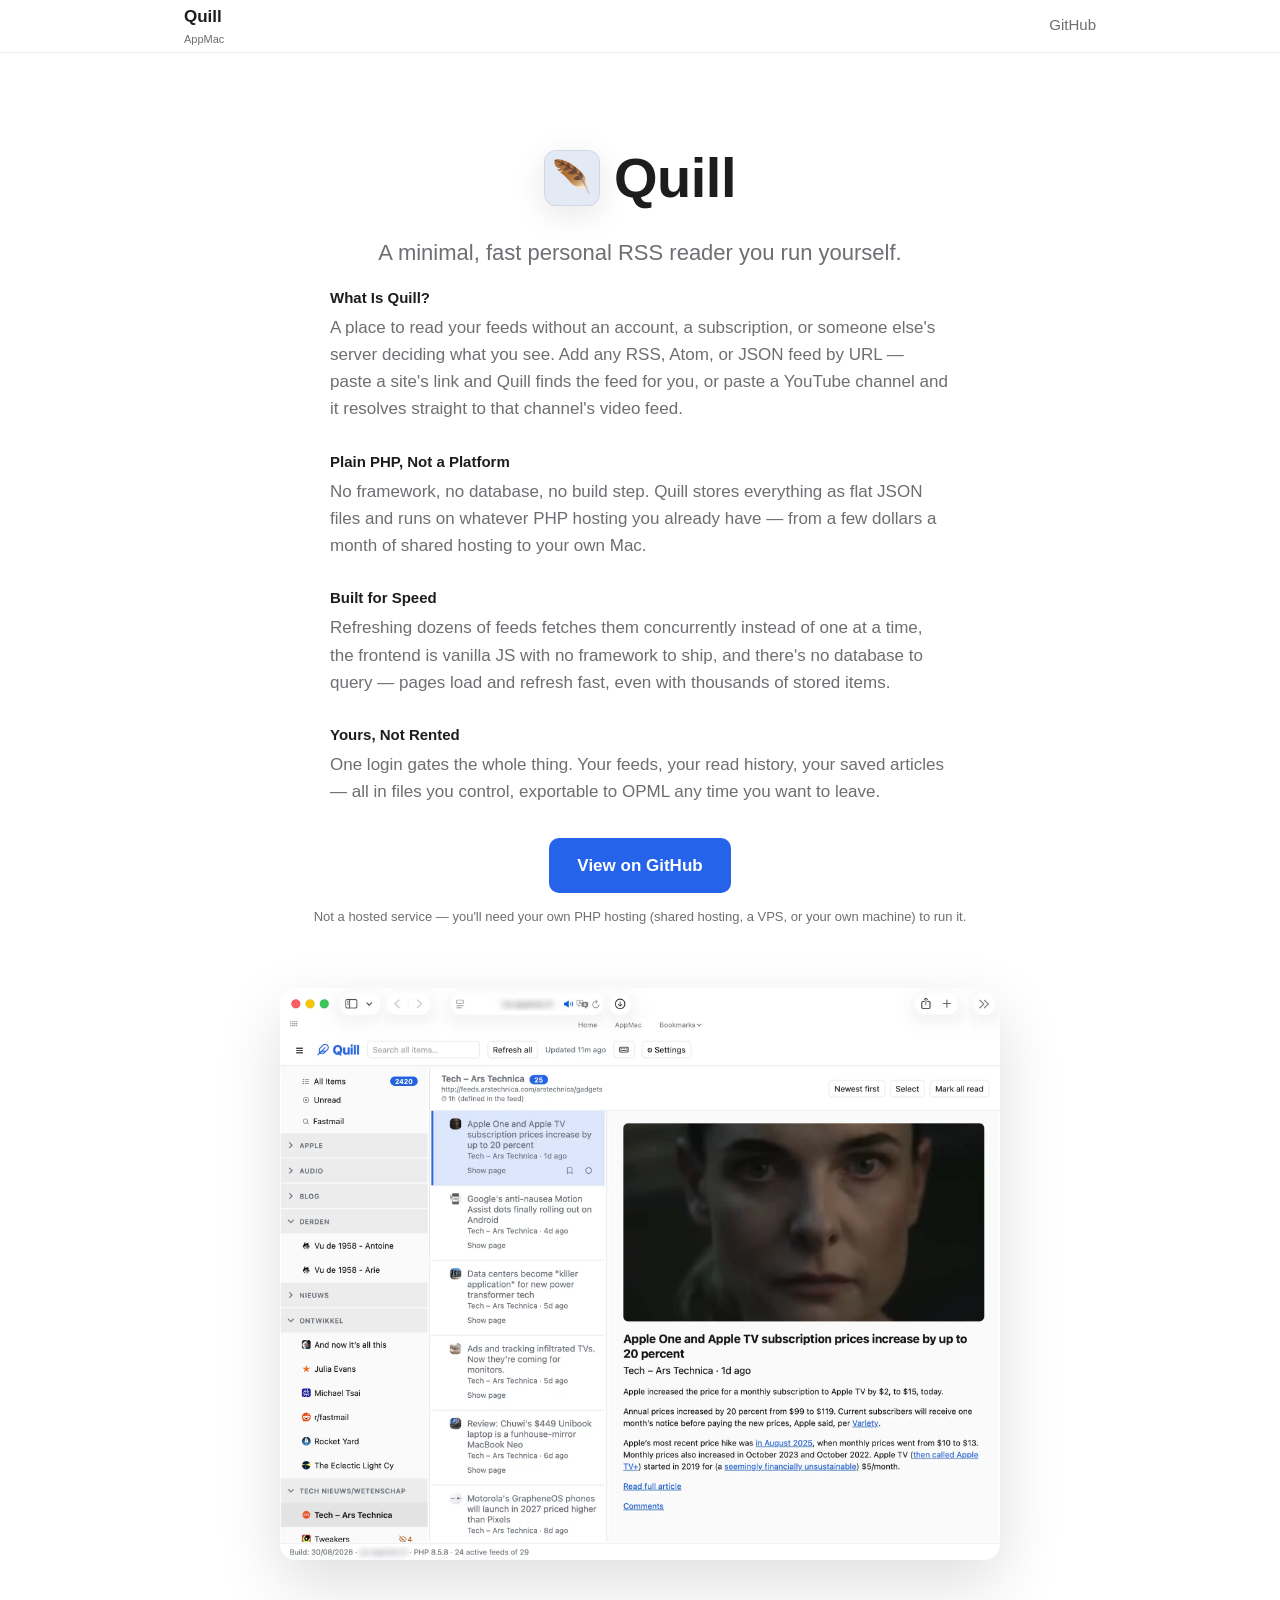
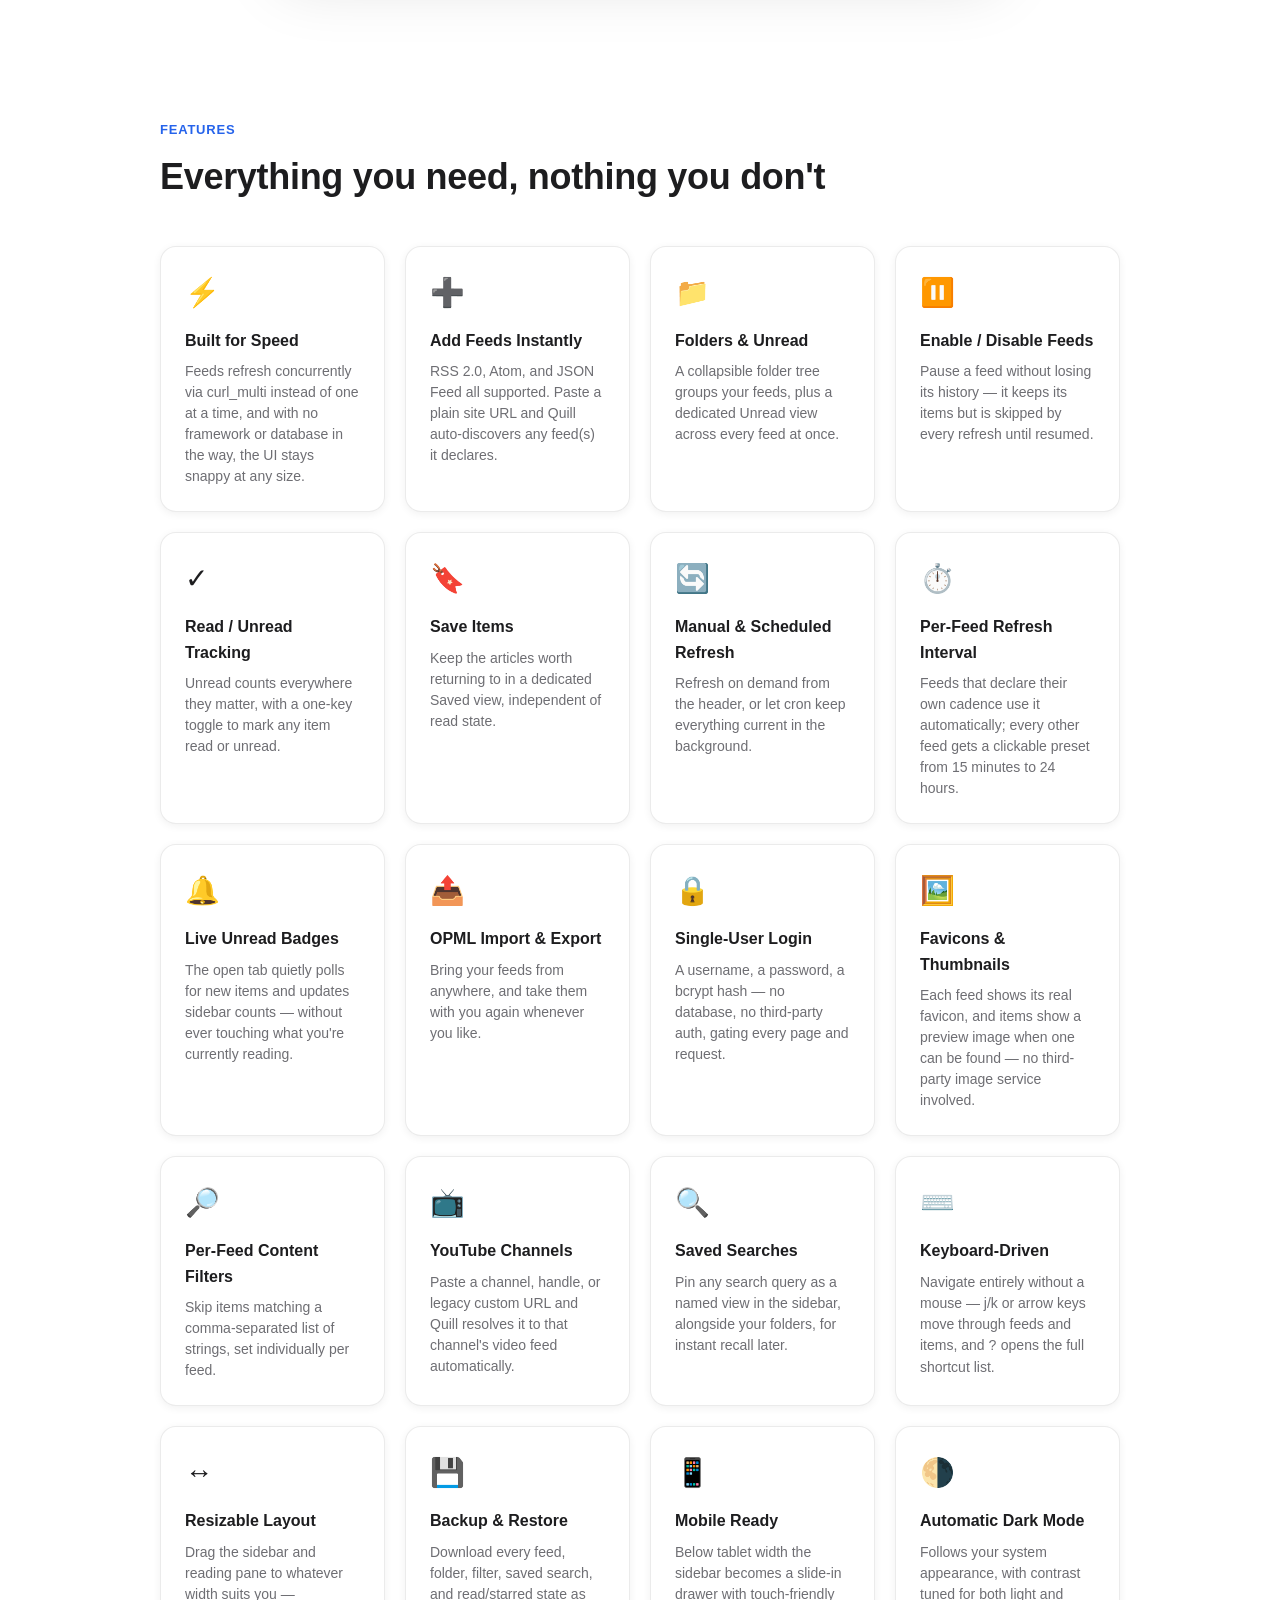
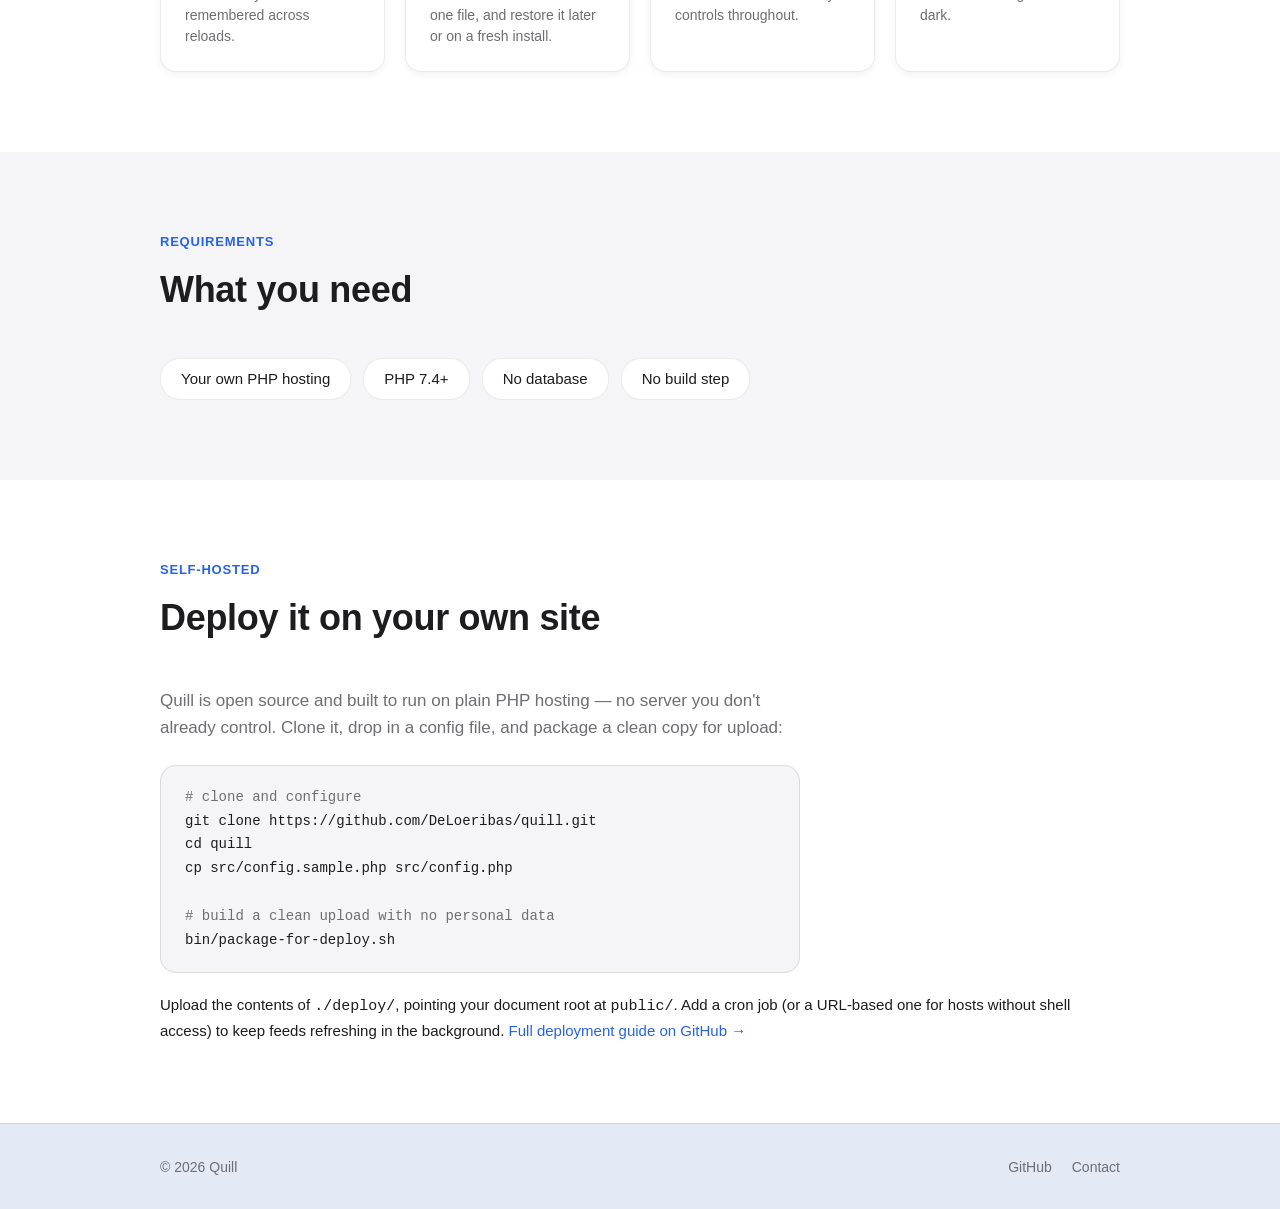
==== site/index.html @ e0150ae9 "Initial commit: Quill" ====
<!DOCTYPE html>
<html lang="en">
<head>
<meta charset="UTF-8">
<meta name="viewport" content="width=device-width, initial-scale=1">
<title>Quill</title>
<meta name="description" content="A minimal, fast personal RSS/Atom/JSON reader you run yourself. Plain PHP, flat JSON storage, no framework, no database.">
<!-- Set canonical/og:url to wherever this page ends up being deployed -->
<link rel="canonical" href="https://quill.appmac.fr">
<meta property="og:type" content="website">
<meta property="og:title" content="Quill">
<meta property="og:description" content="A minimal, fast personal RSS/Atom/JSON reader you run yourself.">
<meta property="og:url" content="https://quill.appmac.fr">
<meta property="og:image" content="https://quill.appmac.fr/main.webp">
<meta name="twitter:card" content="summary_large_image">
<meta name="twitter:title" content="Quill">
<meta name="twitter:description" content="A minimal, fast personal RSS/Atom/JSON reader you run yourself.">
<meta name="twitter:image" content="https://quill.appmac.fr/main.webp">
<script type="application/ld+json">{"name":"Quill","codeRepository":"https:\/\/github.com\/DeLoeribas\/quill","image":"https:\/\/quill.appmac.fr\/main.webp","applicationCategory":"News","url":"https:\/\/quill.appmac.fr","@type":"WebApplication","description":"A minimal, fast personal RSS\/Atom\/JSON reader you run yourself.","@context":"https:\/\/schema.org","operatingSystem":"PHP 7.4+, any web host"}</script>
<style>*, *::before, *::after { box-sizing: border-box; margin: 0; padding: 0; }
:root {
  --bg: #ffffff; --bg-2: #f5f5f7; --bg-card: #ffffff;
  --border: rgba(0,0,0,.08);
  --text: #1d1d1f; --text-2: #6e6e73;
  --accent: #2563eb;
  --shadow-sm: 0 2px 8px rgba(0,0,0,.06);
  --shadow-md: 0 8px 32px rgba(0,0,0,.10);
  --shadow-lg: 0 24px 64px rgba(0,0,0,.13);
  --radius-sm: 10px; --radius-md: 16px; --radius-lg: 24px;
  --font: -apple-system, BlinkMacSystemFont, "SF Pro Display", "Helvetica Neue", sans-serif;
  --mono: ui-monospace, SFMono-Regular, Menlo, Consolas, monospace;
  --code-bg: #f5f5f7; --code-border: rgba(0,0,0,.10);
  --tinted-bg: color-mix(in srgb, var(--accent) 8%, var(--bg-2));
}
@media (prefers-color-scheme: dark) {
  :root {
    --bg: #000000; --bg-2: #1c1c1e; --bg-card: #1c1c1e;
    --border: rgba(255,255,255,.1);
    --text: #f5f5f7; --text-2: #98989d;
    --accent: #60a5fa;
    --shadow-sm: 0 2px 8px rgba(0,0,0,.3);
    --shadow-md: 0 8px 32px rgba(0,0,0,.4);
    --code-bg: #2d2f36; --code-border: transparent;
  }
}
html { scroll-behavior: smooth; }
body { font-family: var(--font); background: var(--bg); color: var(--text); line-height: 1.6; }
a { color: var(--accent); text-decoration: none; }
img { max-width: 100%; }
/* Nav */
.nav { position: sticky; top: 0; z-index: 100;
  background: rgba(255,255,255,.8); backdrop-filter: blur(20px);
  border-bottom: 1px solid var(--border); }
@media (prefers-color-scheme: dark) { .nav { background: rgba(0,0,0,.8); } }
.nav-inner { max-width: 960px; margin: 0 auto; padding: 0 24px;
  display: flex; align-items: center; justify-content: space-between; height: 52px; }
.nav-brand-group { display: flex; flex-direction: column; gap: 1px; }
.nav-brand { font-weight: 600; font-size: 17px; color: var(--text); transition: opacity .2s; }
.nav-brand:hover { opacity: .7; }
.nav-domain { font-size: 11px; color: var(--text-2); transition: color .2s; }
.nav-domain:hover { color: var(--accent); }
.nav-links { display: flex; gap: 24px; }
.nav-link { color: var(--text-2); font-size: 15px; transition: color .2s; position: relative; padding-bottom: 2px; }
.nav-link::after { content: ''; position: absolute; bottom: -2px; left: 0; right: 0;
  height: 2px; background: var(--accent); border-radius: 1px;
  transform: scaleX(0); transition: transform .2s ease; transform-origin: center; }
.nav-link:hover { color: var(--accent); }
.nav-link:hover::after { transform: scaleX(1); }
/* Buttons */
.btn-primary { display: inline-block; padding: 14px 28px; background: var(--accent);
  color: #fff; border-radius: var(--radius-sm); font-weight: 600; font-size: 17px;
  transition: transform .15s ease, box-shadow .15s ease, opacity .15s; }
.btn-primary:hover { color: #fff; transform: scale(1.04);
  box-shadow: 0 8px 24px rgba(0,0,0,.22); }
.btn-primary:active { transform: scale(.98); }
/* Hero */
.hero { padding: 80px 24px 60px; text-align: center; overflow: hidden; }
.hero-inner { max-width: 720px; margin: 0 auto; }
@keyframes heroFloat {
  0%, 100% { transform: translateY(0); }
  50%       { transform: translateY(-10px); }
}
@keyframes heroFadeUp {
  from { opacity: 0; transform: translateY(22px); }
  to   { opacity: 1; transform: translateY(0); }
}
@media (prefers-reduced-motion: no-preference) {
  .app-icon    { animation: heroFloat 6s ease-in-out infinite; }
  .hero-title  { animation: heroFadeUp .55s .05s ease both; }
  .hero-tagline{ animation: heroFadeUp .55s .15s ease both; }
  .hero-desc   { animation: heroFadeUp .55s .25s ease both; }
  .hero .btn-primary { animation: heroFadeUp .55s .35s ease both; }
}
.hero-title-row { display: flex; align-items: center; justify-content: center;
  gap: 14px; margin-bottom: 12px; }
.app-icon { width: clamp(36px,6vw,56px); height: clamp(36px,6vw,56px); border-radius: 22%;
  box-shadow: var(--shadow-md); flex-shrink: 0;
  display: flex; align-items: center; justify-content: center;
  font-size: clamp(20px,3.4vw,32px); background: var(--tinted-bg); border: 1px solid var(--border); }
.hero-title { font-size: clamp(36px,6vw,56px); font-weight: 700;
  letter-spacing: -.5px; }
.hero-tagline { font-size: clamp(18px,3vw,22px); color: var(--text-2);
  font-weight: 500; margin-bottom: 16px; }
.hero-desc { font-size: 17px; color: var(--text-2); margin-bottom: 32px;
  max-width: 620px; margin-left: auto; margin-right: auto; text-align: left; }
.hero-desc h2 { font-size: 15px; font-weight: 600; color: var(--text); margin-bottom: 4px; }
.hero-note { font-size: 13px; color: var(--text-2); margin-top: 14px; }
/* Screenshot */
.screenshot-section { padding: 0 24px 80px; text-align: center; }
.screenshot-wrap { max-width: 720px; margin: 0 auto; }
.screenshot-main { display: block; width: 100%; height: auto;
  border-radius: var(--radius-md); box-shadow: var(--shadow-lg);
  transition: transform .4s ease, box-shadow .4s ease; }
.screenshot-main:hover { transform: scale(1.015) translateY(-4px);
  box-shadow: 0 40px 80px rgba(0,0,0,.16); }
/* Sections */
.section { padding: 80px 24px; }
.section-alt { background: var(--bg-2); }
.section-inner { max-width: 960px; margin: 0 auto; }
.eyebrow { font-size: 13px; font-weight: 600; letter-spacing: .06em;
  text-transform: uppercase; color: var(--accent); margin-bottom: 8px; }
.section-title { font-size: clamp(28px,4vw,36px); font-weight: 700;
  letter-spacing: -.3px; margin-bottom: 40px; }
/* Feature cards */
.features-grid { display: grid;
  grid-template-columns: repeat(auto-fill, minmax(220px,1fr)); gap: 20px; }
.feature-card { background: var(--bg-card); border-radius: var(--radius-md);
  padding: 24px; border: 1px solid var(--border); box-shadow: var(--shadow-sm);
  transition: transform .22s ease, box-shadow .22s ease, border-color .22s ease; }
.feature-card:hover { transform: translateY(-5px);
  box-shadow: var(--shadow-md); border-color: var(--accent); }
.feature-icon { font-size: 28px; margin-bottom: 12px; }
.feature-card h3 { font-size: 16px; font-weight: 600; margin-bottom: 8px; }
.feature-card p { font-size: 14px; color: var(--text-2); line-height: 1.5; }
/* Requirements */
.req-pills { display: flex; flex-wrap: wrap; gap: 12px; }
.req-pill { background: var(--bg-card); border: 1px solid var(--border);
  border-radius: 20px; padding: 8px 20px; font-size: 15px; font-weight: 500;
  transition: border-color .2s, color .2s; }
.req-pill:hover { border-color: var(--accent); color: var(--accent); }
/* Self-hosting */
.deploy-section { text-align: left; }
.deploy-text { font-size: 17px; color: var(--text-2); margin-bottom: 24px; max-width: 640px; }
.deploy-code { background: var(--code-bg); border: 1px solid var(--code-border);
  border-radius: var(--radius-md); padding: 20px 24px; font-family: var(--mono);
  font-size: 14px; line-height: 1.7; overflow-x: auto; max-width: 640px; }
.deploy-code .c { color: var(--text-2); }
.deploy-more { margin-top: 20px; font-size: 15px; }
/* Footer */
.footer { border-top: 1px solid var(--border); padding: 32px 24px;
  background: var(--tinted-bg); }
.footer-inner { max-width: 960px; margin: 0 auto;
  display: flex; align-items: center; justify-content: space-between;
  font-size: 14px; color: var(--text-2); flex-wrap: wrap; gap: 12px; }
.footer-links { display: flex; gap: 20px; }
.footer-links a { color: var(--text-2); transition: color .2s; }
.footer-links a:hover { color: var(--accent); }
/* Scroll reveal */
.reveal { opacity: 0; transform: translateY(26px);
  transition: opacity .55s ease, transform .55s ease;
  transition-delay: var(--reveal-delay, 0s); }
.reveal.is-visible { opacity: 1; transform: translateY(0); }
@media (prefers-reduced-motion: reduce) {
  .reveal { opacity: 1; transform: none; transition: none; }
}</style>
</head>
<body>
<nav class="nav">
  <div class="nav-inner">
    <div class="nav-brand-group">
      <a href="#" class="nav-brand">Quill</a>
      <a href="https://appmac.fr" class="nav-domain">AppMac</a>
    </div>
    <div class="nav-links">
      <a href="https://github.com/DeLoeribas/quill" class="nav-link">GitHub</a>
    </div>
  </div>
</nav>
<section class="hero">
  <div class="hero-inner">
    <div class="hero-title-row">
      <div class="app-icon">🪶</div>
      <h1 class="hero-title">Quill</h1>
    </div>
    <p class="hero-tagline">A minimal, fast personal RSS reader you run yourself.</p>
    <div class="hero-desc">
      <h2>What Is Quill?</h2>
      A place to read your feeds without an account, a subscription, or someone else's server deciding what you see. Add any RSS, Atom, or JSON feed by URL — paste a site's link and Quill finds the feed for you, or paste a YouTube channel and it resolves straight to that channel's video feed.<br><br>
      <h2>Plain PHP, Not a Platform</h2>
      No framework, no database, no build step. Quill stores everything as flat JSON files and runs on whatever PHP hosting you already have — from a few dollars a month of shared hosting to your own Mac.<br><br>
      <h2>Built for Speed</h2>
      Refreshing dozens of feeds fetches them concurrently instead of one at a time, the frontend is vanilla JS with no framework to ship, and there's no database to query — pages load and refresh fast, even with thousands of stored items.<br><br>
      <h2>Yours, Not Rented</h2>
      One login gates the whole thing. Your feeds, your read history, your saved articles — all in files you control, exportable to OPML any time you want to leave.
    </div>
    <a href="https://github.com/DeLoeribas/quill" class="btn-primary">View on GitHub</a>
    <p class="hero-note reveal" style="--reveal-delay:.4s">Not a hosted service — you'll need your own PHP hosting (shared hosting, a VPS, or your own machine) to run it.</p>
  </div>
</section>
<section class="screenshot-section">
  <div class="screenshot-wrap reveal">
    <video id="hero-video" class="screenshot-main" src="main.mp4" poster="main.webp" autoplay muted loop playsinline webkit-playsinline aria-label="Quill reading the day's feeds — folder sidebar, item list, and reading pane"></video>
  </div>
</section>
<section class="section">
  <div class="section-inner">
    <p class="eyebrow reveal">Features</p>
    <h2 class="section-title reveal" style="--reveal-delay:.05s">Everything you need, nothing you don't</h2>
    <div class="features-grid">
      <div class="feature-card reveal" style="--reveal-delay:0.00s">
        <div class="feature-icon">⚡</div>
        <h3>Built for Speed</h3>
        <p>Feeds refresh concurrently via curl_multi instead of one at a time, and with no framework or database in the way, the UI stays snappy at any size.</p>
      </div>
      <div class="feature-card reveal" style="--reveal-delay:0.05s">
        <div class="feature-icon">➕</div>
        <h3>Add Feeds Instantly</h3>
        <p>RSS 2.0, Atom, and JSON Feed all supported. Paste a plain site URL and Quill auto-discovers any feed(s) it declares.</p>
      </div>
      <div class="feature-card reveal" style="--reveal-delay:0.07s">
        <div class="feature-icon">📁</div>
        <h3>Folders &amp; Unread</h3>
        <p>A collapsible folder tree groups your feeds, plus a dedicated Unread view across every feed at once.</p>
      </div>
      <div class="feature-card reveal" style="--reveal-delay:0.14s">
        <div class="feature-icon">⏸️</div>
        <h3>Enable / Disable Feeds</h3>
        <p>Pause a feed without losing its history — it keeps its items but is skipped by every refresh until resumed.</p>
      </div>
      <div class="feature-card reveal" style="--reveal-delay:0.21s">
        <div class="feature-icon">✓</div>
        <h3>Read / Unread Tracking</h3>
        <p>Unread counts everywhere they matter, with a one-key toggle to mark any item read or unread.</p>
      </div>
      <div class="feature-card reveal" style="--reveal-delay:0.28s">
        <div class="feature-icon">🔖</div>
        <h3>Save Items</h3>
        <p>Keep the articles worth returning to in a dedicated Saved view, independent of read state.</p>
      </div>
      <div class="feature-card reveal" style="--reveal-delay:0.35s">
        <div class="feature-icon">🔄</div>
        <h3>Manual &amp; Scheduled Refresh</h3>
        <p>Refresh on demand from the header, or let cron keep everything current in the background.</p>
      </div>
      <div class="feature-card reveal" style="--reveal-delay:0.42s">
        <div class="feature-icon">⏱️</div>
        <h3>Per-Feed Refresh Interval</h3>
        <p>Feeds that declare their own cadence use it automatically; every other feed gets a clickable preset from 15 minutes to 24 hours.</p>
      </div>
      <div class="feature-card reveal" style="--reveal-delay:0.49s">
        <div class="feature-icon">🔔</div>
        <h3>Live Unread Badges</h3>
        <p>The open tab quietly polls for new items and updates sidebar counts — without ever touching what you're currently reading.</p>
      </div>
      <div class="feature-card reveal" style="--reveal-delay:0.56s">
        <div class="feature-icon">📤</div>
        <h3>OPML Import &amp; Export</h3>
        <p>Bring your feeds from anywhere, and take them with you again whenever you like.</p>
      </div>
      <div class="feature-card reveal" style="--reveal-delay:0.63s">
        <div class="feature-icon">🔒</div>
        <h3>Single-User Login</h3>
        <p>A username, a password, a bcrypt hash — no database, no third-party auth, gating every page and request.</p>
      </div>
      <div class="feature-card reveal" style="--reveal-delay:0.70s">
        <div class="feature-icon">🖼️</div>
        <h3>Favicons &amp; Thumbnails</h3>
        <p>Each feed shows its real favicon, and items show a preview image when one can be found — no third-party image service involved.</p>
      </div>
      <div class="feature-card reveal" style="--reveal-delay:0.77s">
        <div class="feature-icon">🔎</div>
        <h3>Per-Feed Content Filters</h3>
        <p>Skip items matching a comma-separated list of strings, set individually per feed.</p>
      </div>
      <div class="feature-card reveal" style="--reveal-delay:0.84s">
        <div class="feature-icon">📺</div>
        <h3>YouTube Channels</h3>
        <p>Paste a channel, handle, or legacy custom URL and Quill resolves it to that channel's video feed automatically.</p>
      </div>
      <div class="feature-card reveal" style="--reveal-delay:0.91s">
        <div class="feature-icon">🔍</div>
        <h3>Saved Searches</h3>
        <p>Pin any search query as a named view in the sidebar, alongside your folders, for instant recall later.</p>
      </div>
      <div class="feature-card reveal" style="--reveal-delay:0.98s">
        <div class="feature-icon">⌨️</div>
        <h3>Keyboard-Driven</h3>
        <p>Navigate entirely without a mouse — j/k or arrow keys move through feeds and items, and <code>?</code> opens the full shortcut list.</p>
      </div>
      <div class="feature-card reveal" style="--reveal-delay:1.05s">
        <div class="feature-icon">↔️</div>
        <h3>Resizable Layout</h3>
        <p>Drag the sidebar and reading pane to whatever width suits you — remembered across reloads.</p>
      </div>
      <div class="feature-card reveal" style="--reveal-delay:1.12s">
        <div class="feature-icon">💾</div>
        <h3>Backup &amp; Restore</h3>
        <p>Download every feed, folder, filter, saved search, and read/starred state as one file, and restore it later or on a fresh install.</p>
      </div>
      <div class="feature-card reveal" style="--reveal-delay:1.19s">
        <div class="feature-icon">📱</div>
        <h3>Mobile Ready</h3>
        <p>Below tablet width the sidebar becomes a slide-in drawer with touch-friendly controls throughout.</p>
      </div>
      <div class="feature-card reveal" style="--reveal-delay:1.26s">
        <div class="feature-icon">🌗</div>
        <h3>Automatic Dark Mode</h3>
        <p>Follows your system appearance, with contrast tuned for both light and dark.</p>
      </div>
    </div>
  </div>
</section>
<section class="section section-alt">
  <div class="section-inner">
    <p class="eyebrow reveal">Requirements</p>
    <h2 class="section-title reveal" style="--reveal-delay:.05s">What you need</h2>
    <div class="req-pills reveal" style="--reveal-delay:.1s">
      <span class="req-pill">Your own PHP hosting</span>
      <span class="req-pill">PHP 7.4+</span>
      <span class="req-pill">No database</span>
      <span class="req-pill">No build step</span>
    </div>
  </div>
</section>
<section class="section deploy-section">
  <div class="section-inner">
    <p class="eyebrow reveal">Self-Hosted</p>
    <h2 class="section-title reveal" style="--reveal-delay:.05s">Deploy it on your own site</h2>
    <p class="deploy-text reveal" style="--reveal-delay:.1s">Quill is open source and built to run on plain PHP hosting — no server you don't already control. Clone it, drop in a config file, and package a clean copy for upload:</p>
    <pre class="deploy-code reveal" style="--reveal-delay:.15s"><span class="c"># clone and configure</span>
git clone https://github.com/DeLoeribas/quill.git
cd quill
cp src/config.sample.php src/config.php

<span class="c"># build a clean upload with no personal data</span>
bin/package-for-deploy.sh</pre>
    <p class="deploy-more reveal" style="--reveal-delay:.2s">Upload the contents of <code>./deploy/</code>, pointing your document root at <code>public/</code>. Add a cron job (or a URL-based one for hosts without shell access) to keep feeds refreshing in the background. <a href="https://github.com/DeLoeribas/quill#readme">Full deployment guide on GitHub →</a></p>
  </div>
</section>
<footer class="footer">
  <div class="footer-inner">
    <span>© 2026 Quill</span>
    <div class="footer-links">
      <a href="https://github.com/DeLoeribas/quill">GitHub</a>
      <a href="#" id="__contact">Contact</a>
    </div>
  </div>
</footer>
<script>
(function(){
  if(!window.IntersectionObserver) return;
  var io = new IntersectionObserver(function(entries){
    entries.forEach(function(e){
      if(e.isIntersecting){ e.target.classList.add('is-visible'); io.unobserve(e.target); }
    });
  }, { threshold: 0.1 });
  document.querySelectorAll('.reveal').forEach(function(el){ io.observe(el); });
})();
(function(){
  var v=document.getElementById('hero-video');
  if(!v)return;
  // Belt-and-suspenders for Safari: some versions only honor `muted` reliably
  // as a JS property set before play() is called, not just as an HTML attribute.
  v.muted=true;
  var p=v.play();
  if(p&&p.catch) p.catch(function(){});
})();
(function(){
  var el=document.getElementById('__contact');
  if(!el)return;
  var c=[105,110,102,111,64,97,112,112,109,97,99,46,102,114];
  var addr=c.map(function(n){return String.fromCharCode(n);}).join('');
  el.href='mailto:'+addr+'?subject='+encodeURIComponent("Quill");
})();
</script>
</body>
</html>
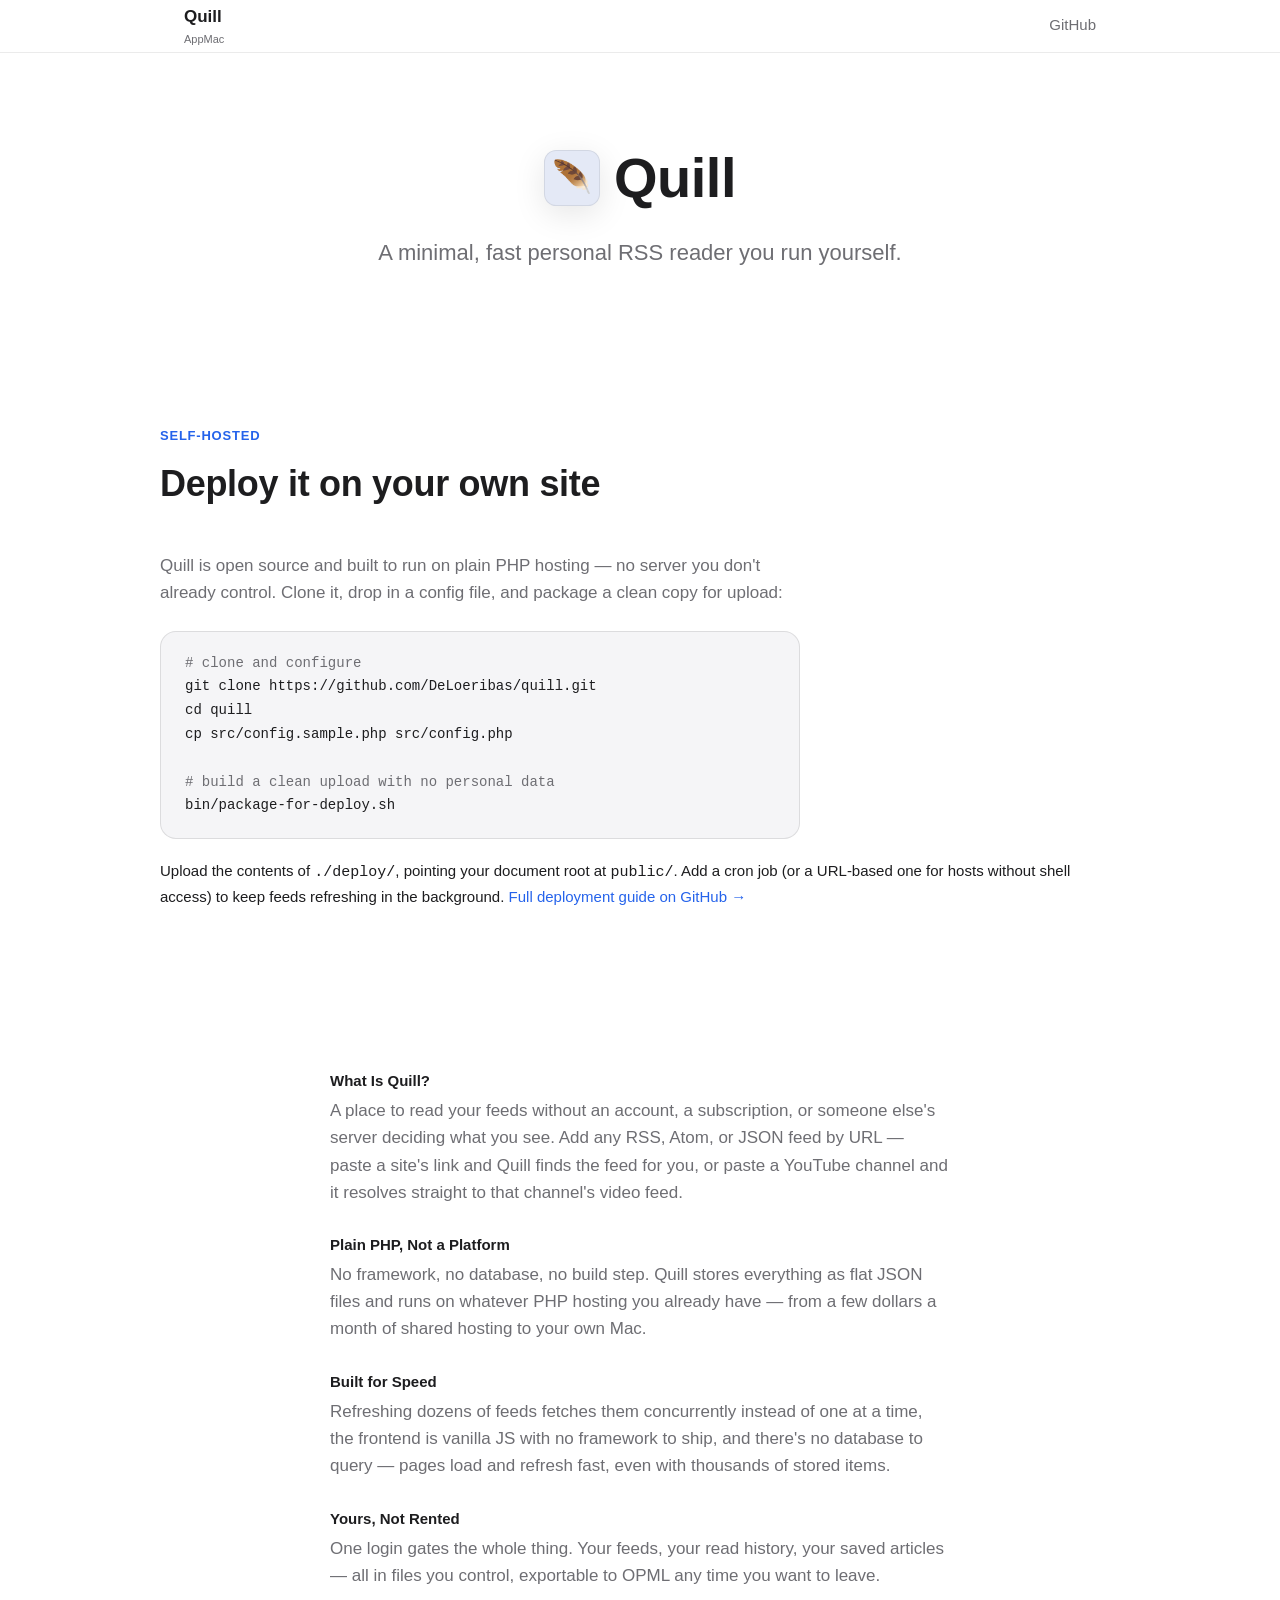
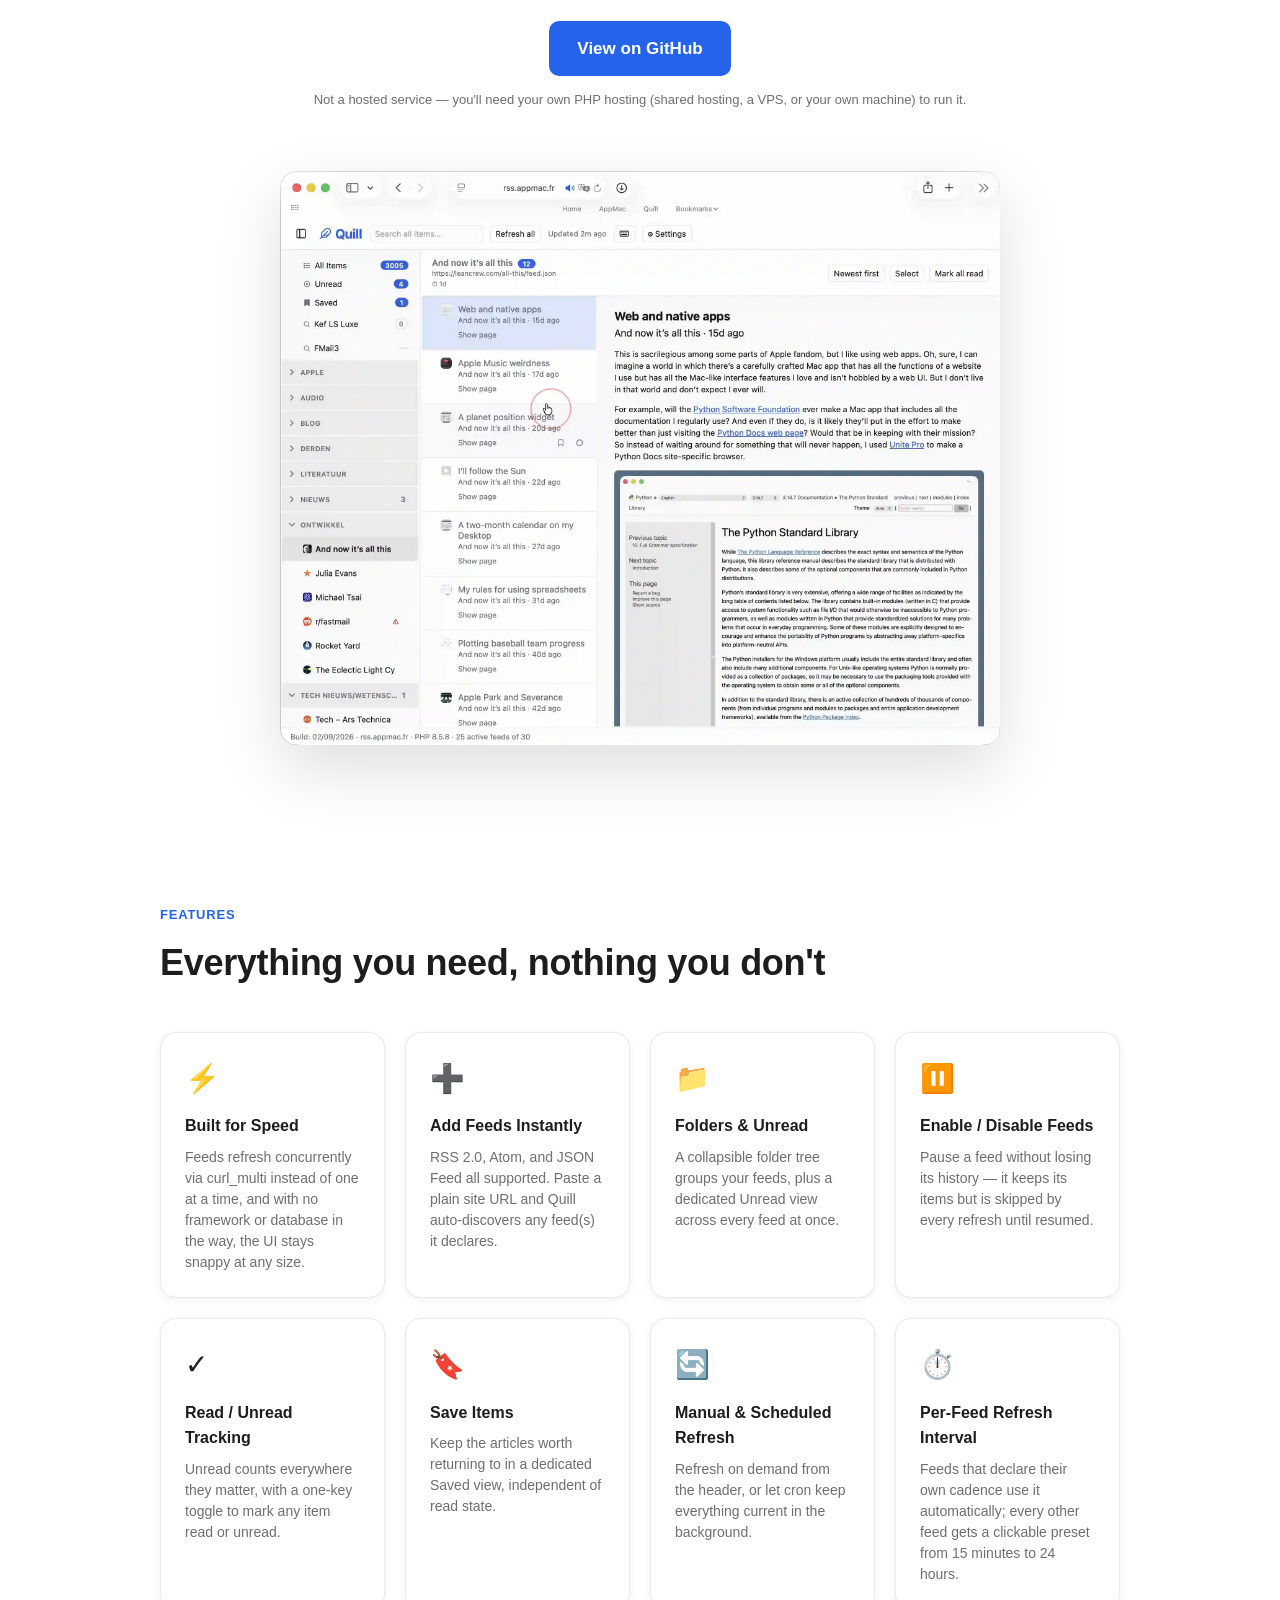
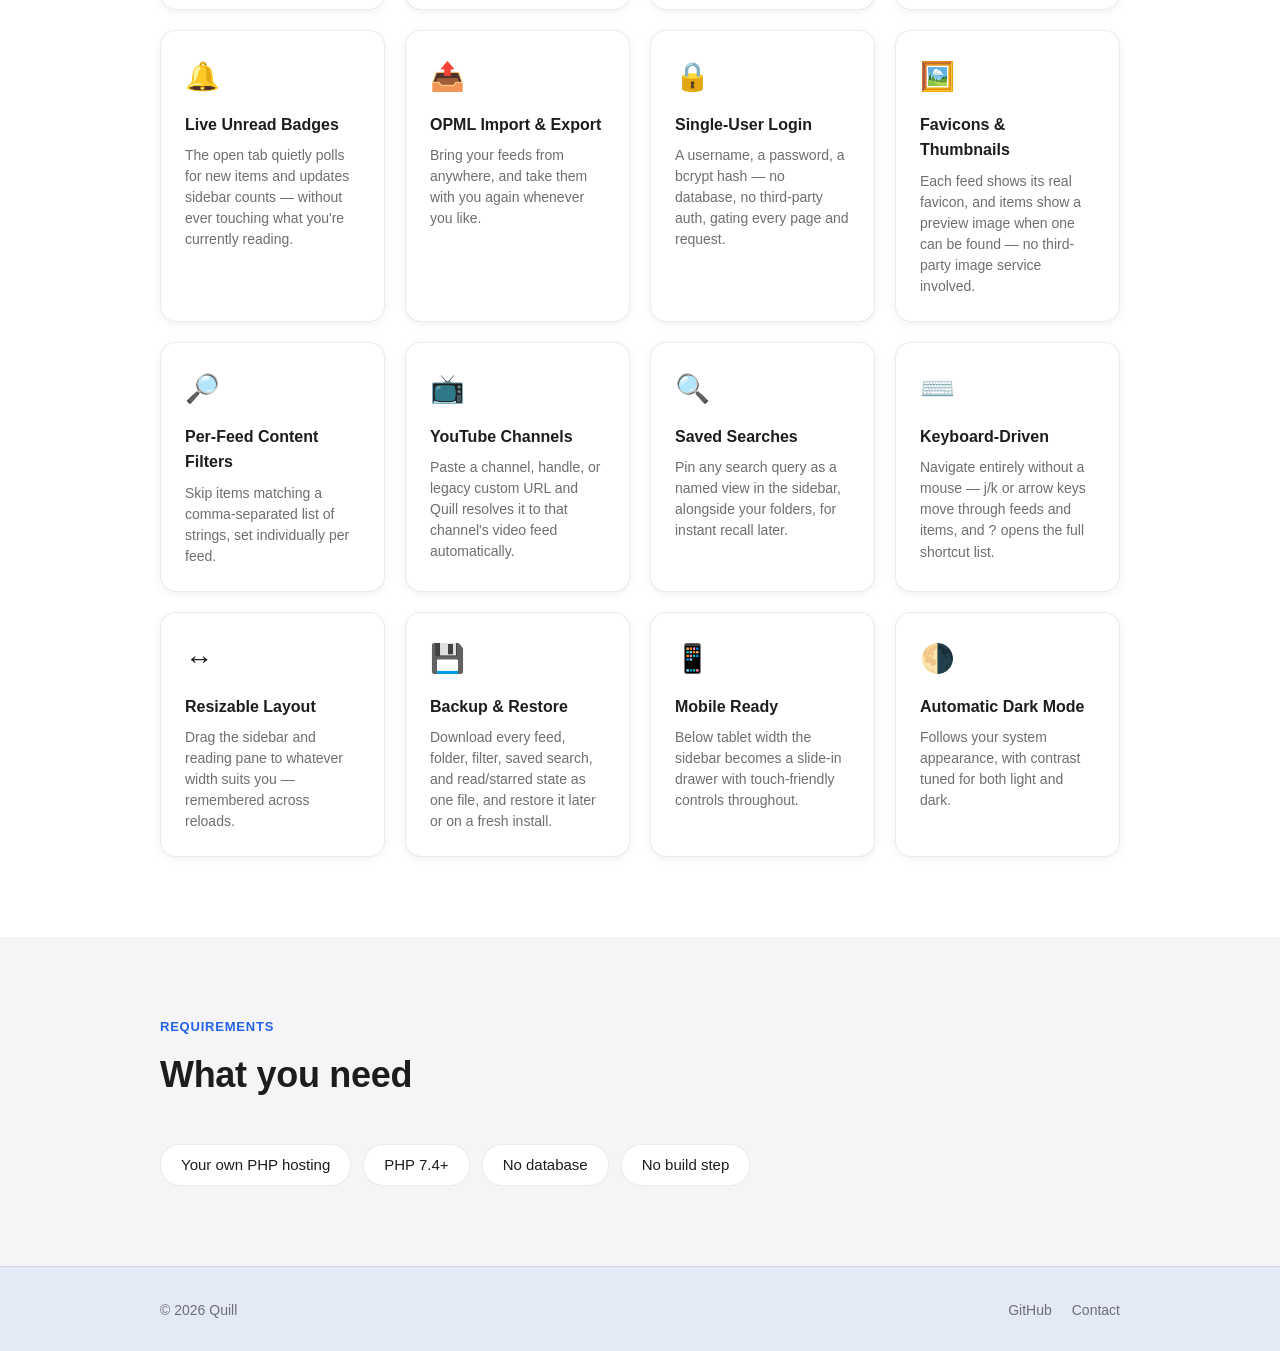
==== commit 6bb3e7f5: "Updated readme and site page" ====
--- a/site/index.html
+++ b/site/index.html
@@ -183,143 +183,6 @@
       <h1 class="hero-title">Quill</h1>
     </div>
     <p class="hero-tagline">A minimal, fast personal RSS reader you run yourself.</p>
-    <div class="hero-desc">
-      <h2>What Is Quill?</h2>
-      A place to read your feeds without an account, a subscription, or someone else's server deciding what you see. Add any RSS, Atom, or JSON feed by URL — paste a site's link and Quill finds the feed for you, or paste a YouTube channel and it resolves straight to that channel's video feed.<br><br>
-      <h2>Plain PHP, Not a Platform</h2>
-      No framework, no database, no build step. Quill stores everything as flat JSON files and runs on whatever PHP hosting you already have — from a few dollars a month of shared hosting to your own Mac.<br><br>
-      <h2>Built for Speed</h2>
-      Refreshing dozens of feeds fetches them concurrently instead of one at a time, the frontend is vanilla JS with no framework to ship, and there's no database to query — pages load and refresh fast, even with thousands of stored items.<br><br>
-      <h2>Yours, Not Rented</h2>
-      One login gates the whole thing. Your feeds, your read history, your saved articles — all in files you control, exportable to OPML any time you want to leave.
-    </div>
-    <a href="https://github.com/DeLoeribas/quill" class="btn-primary">View on GitHub</a>
-    <p class="hero-note reveal" style="--reveal-delay:.4s">Not a hosted service — you'll need your own PHP hosting (shared hosting, a VPS, or your own machine) to run it.</p>
-  </div>
-</section>
-<section class="screenshot-section">
-  <div class="screenshot-wrap reveal">
-    <video id="hero-video" class="screenshot-main" src="main.mp4" poster="main.webp" autoplay muted loop playsinline webkit-playsinline aria-label="Quill reading the day's feeds — folder sidebar, item list, and reading pane"></video>
-  </div>
-</section>
-<section class="section">
-  <div class="section-inner">
-    <p class="eyebrow reveal">Features</p>
-    <h2 class="section-title reveal" style="--reveal-delay:.05s">Everything you need, nothing you don't</h2>
-    <div class="features-grid">
-      <div class="feature-card reveal" style="--reveal-delay:0.00s">
-        <div class="feature-icon">⚡</div>
-        <h3>Built for Speed</h3>
-        <p>Feeds refresh concurrently via curl_multi instead of one at a time, and with no framework or database in the way, the UI stays snappy at any size.</p>
-      </div>
-      <div class="feature-card reveal" style="--reveal-delay:0.05s">
-        <div class="feature-icon">➕</div>
-        <h3>Add Feeds Instantly</h3>
-        <p>RSS 2.0, Atom, and JSON Feed all supported. Paste a plain site URL and Quill auto-discovers any feed(s) it declares.</p>
-      </div>
-      <div class="feature-card reveal" style="--reveal-delay:0.07s">
-        <div class="feature-icon">📁</div>
-        <h3>Folders &amp; Unread</h3>
-        <p>A collapsible folder tree groups your feeds, plus a dedicated Unread view across every feed at once.</p>
-      </div>
-      <div class="feature-card reveal" style="--reveal-delay:0.14s">
-        <div class="feature-icon">⏸️</div>
-        <h3>Enable / Disable Feeds</h3>
-        <p>Pause a feed without losing its history — it keeps its items but is skipped by every refresh until resumed.</p>
-      </div>
-      <div class="feature-card reveal" style="--reveal-delay:0.21s">
-        <div class="feature-icon">✓</div>
-        <h3>Read / Unread Tracking</h3>
-        <p>Unread counts everywhere they matter, with a one-key toggle to mark any item read or unread.</p>
-      </div>
-      <div class="feature-card reveal" style="--reveal-delay:0.28s">
-        <div class="feature-icon">🔖</div>
-        <h3>Save Items</h3>
-        <p>Keep the articles worth returning to in a dedicated Saved view, independent of read state.</p>
-      </div>
-      <div class="feature-card reveal" style="--reveal-delay:0.35s">
-        <div class="feature-icon">🔄</div>
-        <h3>Manual &amp; Scheduled Refresh</h3>
-        <p>Refresh on demand from the header, or let cron keep everything current in the background.</p>
-      </div>
-      <div class="feature-card reveal" style="--reveal-delay:0.42s">
-        <div class="feature-icon">⏱️</div>
-        <h3>Per-Feed Refresh Interval</h3>
-        <p>Feeds that declare their own cadence use it automatically; every other feed gets a clickable preset from 15 minutes to 24 hours.</p>
-      </div>
-      <div class="feature-card reveal" style="--reveal-delay:0.49s">
-        <div class="feature-icon">🔔</div>
-        <h3>Live Unread Badges</h3>
-        <p>The open tab quietly polls for new items and updates sidebar counts — without ever touching what you're currently reading.</p>
-      </div>
-      <div class="feature-card reveal" style="--reveal-delay:0.56s">
-        <div class="feature-icon">📤</div>
-        <h3>OPML Import &amp; Export</h3>
-        <p>Bring your feeds from anywhere, and take them with you again whenever you like.</p>
-      </div>
-      <div class="feature-card reveal" style="--reveal-delay:0.63s">
-        <div class="feature-icon">🔒</div>
-        <h3>Single-User Login</h3>
-        <p>A username, a password, a bcrypt hash — no database, no third-party auth, gating every page and request.</p>
-      </div>
-      <div class="feature-card reveal" style="--reveal-delay:0.70s">
-        <div class="feature-icon">🖼️</div>
-        <h3>Favicons &amp; Thumbnails</h3>
-        <p>Each feed shows its real favicon, and items show a preview image when one can be found — no third-party image service involved.</p>
-      </div>
-      <div class="feature-card reveal" style="--reveal-delay:0.77s">
-        <div class="feature-icon">🔎</div>
-        <h3>Per-Feed Content Filters</h3>
-        <p>Skip items matching a comma-separated list of strings, set individually per feed.</p>
-      </div>
-      <div class="feature-card reveal" style="--reveal-delay:0.84s">
-        <div class="feature-icon">📺</div>
-        <h3>YouTube Channels</h3>
-        <p>Paste a channel, handle, or legacy custom URL and Quill resolves it to that channel's video feed automatically.</p>
-      </div>
-      <div class="feature-card reveal" style="--reveal-delay:0.91s">
-        <div class="feature-icon">🔍</div>
-        <h3>Saved Searches</h3>
-        <p>Pin any search query as a named view in the sidebar, alongside your folders, for instant recall later.</p>
-      </div>
-      <div class="feature-card reveal" style="--reveal-delay:0.98s">
-        <div class="feature-icon">⌨️</div>
-        <h3>Keyboard-Driven</h3>
-        <p>Navigate entirely without a mouse — j/k or arrow keys move through feeds and items, and <code>?</code> opens the full shortcut list.</p>
-      </div>
-      <div class="feature-card reveal" style="--reveal-delay:1.05s">
-        <div class="feature-icon">↔️</div>
-        <h3>Resizable Layout</h3>
-        <p>Drag the sidebar and reading pane to whatever width suits you — remembered across reloads.</p>
-      </div>
-      <div class="feature-card reveal" style="--reveal-delay:1.12s">
-        <div class="feature-icon">💾</div>
-        <h3>Backup &amp; Restore</h3>
-        <p>Download every feed, folder, filter, saved search, and read/starred state as one file, and restore it later or on a fresh install.</p>
-      </div>
-      <div class="feature-card reveal" style="--reveal-delay:1.19s">
-        <div class="feature-icon">📱</div>
-        <h3>Mobile Ready</h3>
-        <p>Below tablet width the sidebar becomes a slide-in drawer with touch-friendly controls throughout.</p>
-      </div>
-      <div class="feature-card reveal" style="--reveal-delay:1.26s">
-        <div class="feature-icon">🌗</div>
-        <h3>Automatic Dark Mode</h3>
-        <p>Follows your system appearance, with contrast tuned for both light and dark.</p>
-      </div>
-    </div>
-  </div>
-</section>
-<section class="section section-alt">
-  <div class="section-inner">
-    <p class="eyebrow reveal">Requirements</p>
-    <h2 class="section-title reveal" style="--reveal-delay:.05s">What you need</h2>
-    <div class="req-pills reveal" style="--reveal-delay:.1s">
-      <span class="req-pill">Your own PHP hosting</span>
-      <span class="req-pill">PHP 7.4+</span>
-      <span class="req-pill">No database</span>
-      <span class="req-pill">No build step</span>
-    </div>
   </div>
 </section>
 <section class="section deploy-section">
@@ -335,6 +198,147 @@
 <span class="c"># build a clean upload with no personal data</span>
 bin/package-for-deploy.sh</pre>
     <p class="deploy-more reveal" style="--reveal-delay:.2s">Upload the contents of <code>./deploy/</code>, pointing your document root at <code>public/</code>. Add a cron job (or a URL-based one for hosts without shell access) to keep feeds refreshing in the background. <a href="https://github.com/DeLoeribas/quill#readme">Full deployment guide on GitHub →</a></p>
+  </div>
+</section>
+<section class="hero">
+  <div class="hero-inner">
+    <div class="hero-desc">
+      <h2>What Is Quill?</h2>
+      A place to read your feeds without an account, a subscription, or someone else's server deciding what you see. Add any RSS, Atom, or JSON feed by URL — paste a site's link and Quill finds the feed for you, or paste a YouTube channel and it resolves straight to that channel's video feed.<br><br>
+      <h2>Plain PHP, Not a Platform</h2>
+      No framework, no database, no build step. Quill stores everything as flat JSON files and runs on whatever PHP hosting you already have — from a few dollars a month of shared hosting to your own Mac.<br><br>
+      <h2>Built for Speed</h2>
+      Refreshing dozens of feeds fetches them concurrently instead of one at a time, the frontend is vanilla JS with no framework to ship, and there's no database to query — pages load and refresh fast, even with thousands of stored items.<br><br>
+      <h2>Yours, Not Rented</h2>
+      One login gates the whole thing. Your feeds, your read history, your saved articles — all in files you control, exportable to OPML any time you want to leave.
+    </div>
+    <a href="https://github.com/DeLoeribas/quill" class="btn-primary">View on GitHub</a>
+    <p class="hero-note reveal" style="--reveal-delay:.4s">Not a hosted service — you'll need your own PHP hosting (shared hosting, a VPS, or your own machine) to run it.</p>
+  </div>
+</section>
+<section class="screenshot-section">
+  <div class="screenshot-wrap reveal">
+    <video id="hero-video" class="screenshot-main" src="main.mp4" poster="main.webp" autoplay muted loop playsinline webkit-playsinline aria-label="Quill reading the day's feeds — folder sidebar, item list, and reading pane"></video>
+  </div>
+</section>
+<section class="section">
+  <div class="section-inner">
+    <p class="eyebrow reveal">Features</p>
+    <h2 class="section-title reveal" style="--reveal-delay:.05s">Everything you need, nothing you don't</h2>
+    <div class="features-grid">
+      <div class="feature-card reveal" style="--reveal-delay:0.00s">
+        <div class="feature-icon">⚡</div>
+        <h3>Built for Speed</h3>
+        <p>Feeds refresh concurrently via curl_multi instead of one at a time, and with no framework or database in the way, the UI stays snappy at any size.</p>
+      </div>
+      <div class="feature-card reveal" style="--reveal-delay:0.05s">
+        <div class="feature-icon">➕</div>
+        <h3>Add Feeds Instantly</h3>
+        <p>RSS 2.0, Atom, and JSON Feed all supported. Paste a plain site URL and Quill auto-discovers any feed(s) it declares.</p>
+      </div>
+      <div class="feature-card reveal" style="--reveal-delay:0.07s">
+        <div class="feature-icon">📁</div>
+        <h3>Folders &amp; Unread</h3>
+        <p>A collapsible folder tree groups your feeds, plus a dedicated Unread view across every feed at once.</p>
+      </div>
+      <div class="feature-card reveal" style="--reveal-delay:0.14s">
+        <div class="feature-icon">⏸️</div>
+        <h3>Enable / Disable Feeds</h3>
+        <p>Pause a feed without losing its history — it keeps its items but is skipped by every refresh until resumed.</p>
+      </div>
+      <div class="feature-card reveal" style="--reveal-delay:0.21s">
+        <div class="feature-icon">✓</div>
+        <h3>Read / Unread Tracking</h3>
+        <p>Unread counts everywhere they matter, with a one-key toggle to mark any item read or unread.</p>
+      </div>
+      <div class="feature-card reveal" style="--reveal-delay:0.28s">
+        <div class="feature-icon">🔖</div>
+        <h3>Save Items</h3>
+        <p>Keep the articles worth returning to in a dedicated Saved view, independent of read state.</p>
+      </div>
+      <div class="feature-card reveal" style="--reveal-delay:0.35s">
+        <div class="feature-icon">🔄</div>
+        <h3>Manual &amp; Scheduled Refresh</h3>
+        <p>Refresh on demand from the header, or let cron keep everything current in the background.</p>
+      </div>
+      <div class="feature-card reveal" style="--reveal-delay:0.42s">
+        <div class="feature-icon">⏱️</div>
+        <h3>Per-Feed Refresh Interval</h3>
+        <p>Feeds that declare their own cadence use it automatically; every other feed gets a clickable preset from 15 minutes to 24 hours.</p>
+      </div>
+      <div class="feature-card reveal" style="--reveal-delay:0.49s">
+        <div class="feature-icon">🔔</div>
+        <h3>Live Unread Badges</h3>
+        <p>The open tab quietly polls for new items and updates sidebar counts — without ever touching what you're currently reading.</p>
+      </div>
+      <div class="feature-card reveal" style="--reveal-delay:0.56s">
+        <div class="feature-icon">📤</div>
+        <h3>OPML Import &amp; Export</h3>
+        <p>Bring your feeds from anywhere, and take them with you again whenever you like.</p>
+      </div>
+      <div class="feature-card reveal" style="--reveal-delay:0.63s">
+        <div class="feature-icon">🔒</div>
+        <h3>Single-User Login</h3>
+        <p>A username, a password, a bcrypt hash — no database, no third-party auth, gating every page and request.</p>
+      </div>
+      <div class="feature-card reveal" style="--reveal-delay:0.70s">
+        <div class="feature-icon">🖼️</div>
+        <h3>Favicons &amp; Thumbnails</h3>
+        <p>Each feed shows its real favicon, and items show a preview image when one can be found — no third-party image service involved.</p>
+      </div>
+      <div class="feature-card reveal" style="--reveal-delay:0.77s">
+        <div class="feature-icon">🔎</div>
+        <h3>Per-Feed Content Filters</h3>
+        <p>Skip items matching a comma-separated list of strings, set individually per feed.</p>
+      </div>
+      <div class="feature-card reveal" style="--reveal-delay:0.84s">
+        <div class="feature-icon">📺</div>
+        <h3>YouTube Channels</h3>
+        <p>Paste a channel, handle, or legacy custom URL and Quill resolves it to that channel's video feed automatically.</p>
+      </div>
+      <div class="feature-card reveal" style="--reveal-delay:0.91s">
+        <div class="feature-icon">🔍</div>
+        <h3>Saved Searches</h3>
+        <p>Pin any search query as a named view in the sidebar, alongside your folders, for instant recall later.</p>
+      </div>
+      <div class="feature-card reveal" style="--reveal-delay:0.98s">
+        <div class="feature-icon">⌨️</div>
+        <h3>Keyboard-Driven</h3>
+        <p>Navigate entirely without a mouse — j/k or arrow keys move through feeds and items, and <code>?</code> opens the full shortcut list.</p>
+      </div>
+      <div class="feature-card reveal" style="--reveal-delay:1.05s">
+        <div class="feature-icon">↔️</div>
+        <h3>Resizable Layout</h3>
+        <p>Drag the sidebar and reading pane to whatever width suits you — remembered across reloads.</p>
+      </div>
+      <div class="feature-card reveal" style="--reveal-delay:1.12s">
+        <div class="feature-icon">💾</div>
+        <h3>Backup &amp; Restore</h3>
+        <p>Download every feed, folder, filter, saved search, and read/starred state as one file, and restore it later or on a fresh install.</p>
+      </div>
+      <div class="feature-card reveal" style="--reveal-delay:1.19s">
+        <div class="feature-icon">📱</div>
+        <h3>Mobile Ready</h3>
+        <p>Below tablet width the sidebar becomes a slide-in drawer with touch-friendly controls throughout.</p>
+      </div>
+      <div class="feature-card reveal" style="--reveal-delay:1.26s">
+        <div class="feature-icon">🌗</div>
+        <h3>Automatic Dark Mode</h3>
+        <p>Follows your system appearance, with contrast tuned for both light and dark.</p>
+      </div>
+    </div>
+  </div>
+</section>
+<section class="section section-alt">
+  <div class="section-inner">
+    <p class="eyebrow reveal">Requirements</p>
+    <h2 class="section-title reveal" style="--reveal-delay:.05s">What you need</h2>
+    <div class="req-pills reveal" style="--reveal-delay:.1s">
+      <span class="req-pill">Your own PHP hosting</span>
+      <span class="req-pill">PHP 7.4+</span>
+      <span class="req-pill">No database</span>
+      <span class="req-pill">No build step</span>
+    </div>
   </div>
 </section>
 <footer class="footer">
